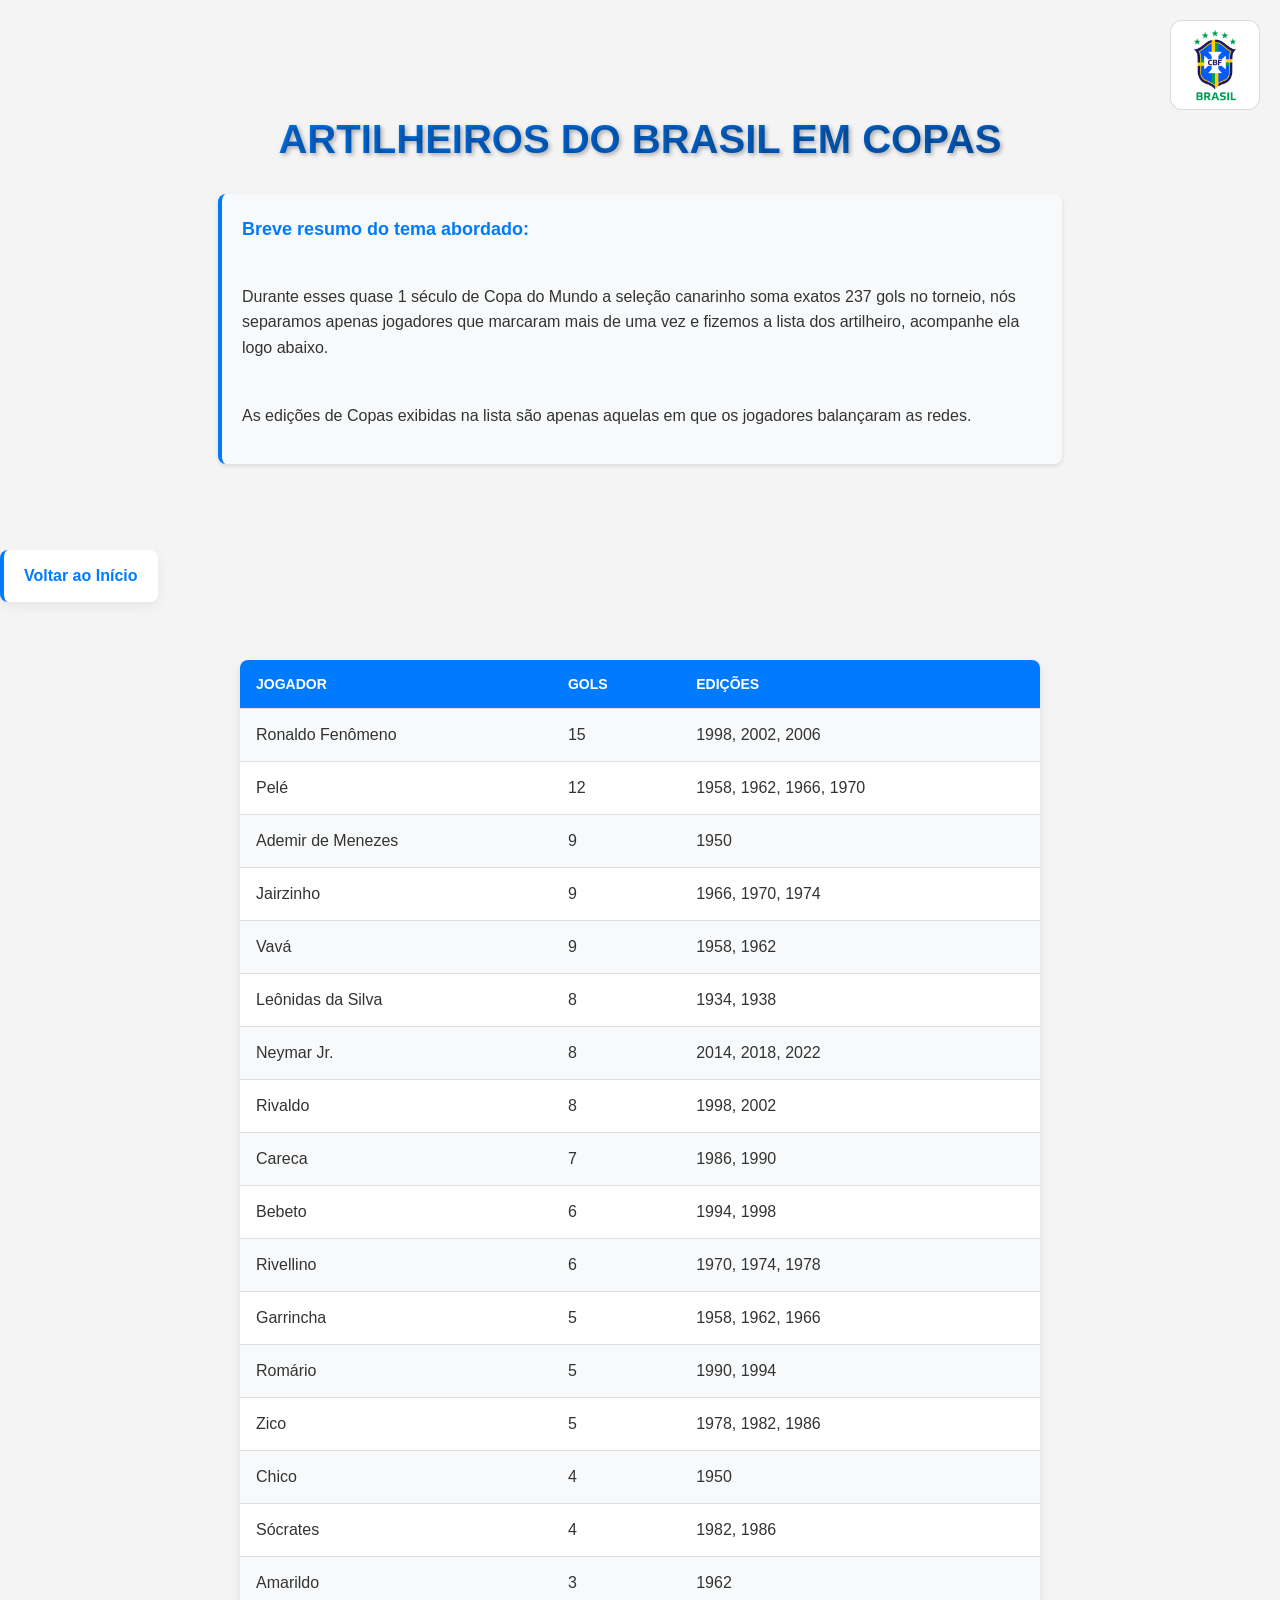
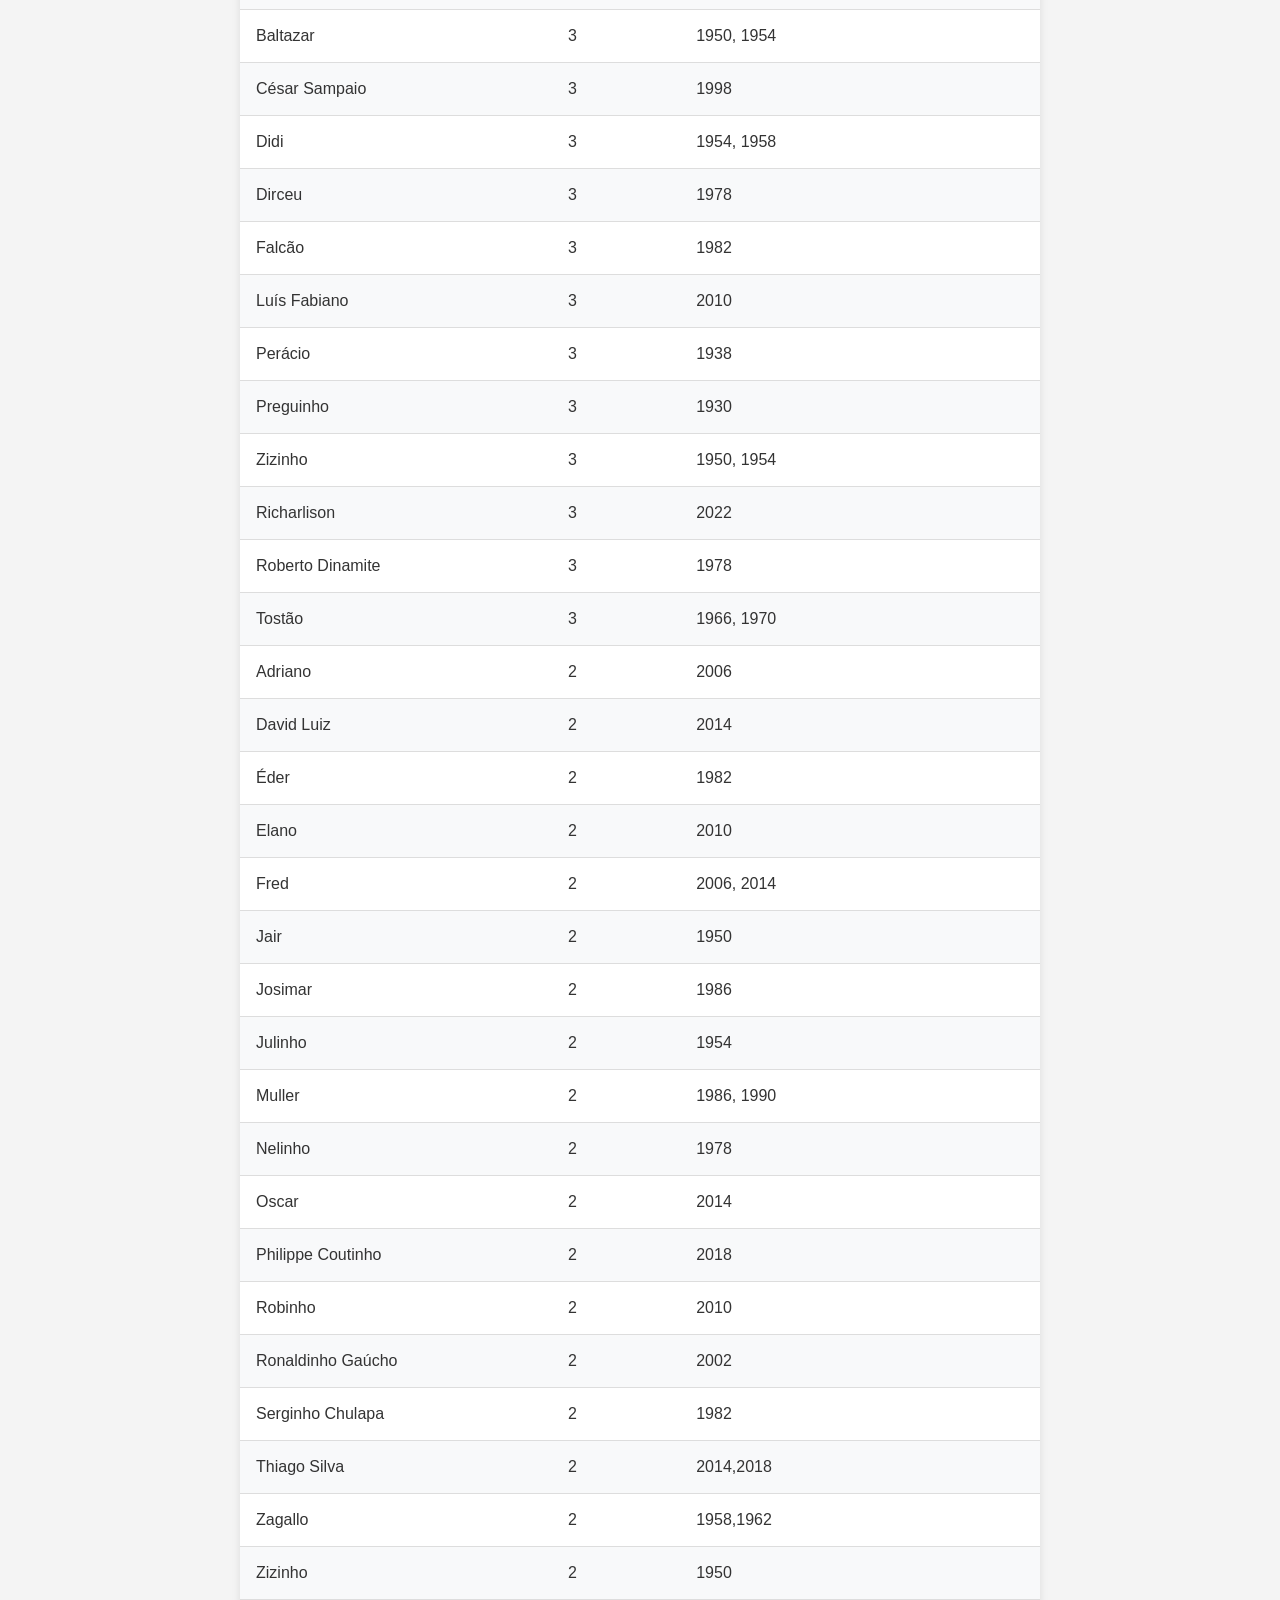
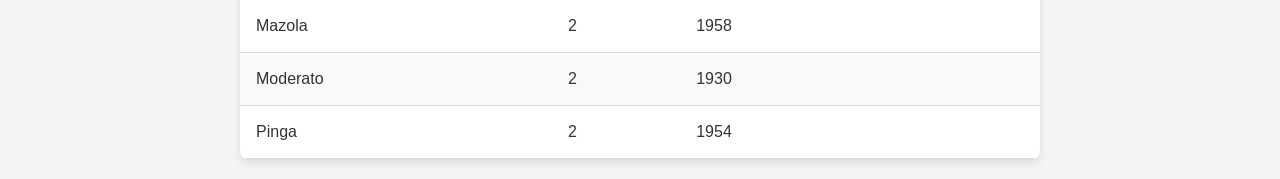
==== artilheiros.html @ 2125e0a7 "Update artilheiros.html" ====
<!DOCTYPE html>
<html lang="pt-br">
<head>
    <meta charset="UTF-8">
    <meta name="viewport" content="width=device-width, initial-scale=1.0">
    <title>Document</title>
    <style>
        body {
            font-family: 'Arial', sans-serif;
            margin: 0;
            padding: 0;
            background-color: #f4f4f4;
            color: #222;
            line-height: 1.75;
            font-size: 16px;
            text-rendering: optimizeLegibility;
        }
        p, dd, li, label, td {
            font-family: 'Arial', sans-serif;
            color: #333;
            line-height: 1.75;
            font-size: 1rem;
        }
        ul, ol {
            max-width: 860px;
            margin: 0 auto 20px;
            padding-left: 1.35em;
        }
        a {
            color: #0056b3;
            text-decoration: none;
        }
        a:hover {
            text-decoration: underline;
        }
        strong, b {
            color: #003d80;
        }
        h1 {
            font-size: 2.5em;
            text-align: center;
            color: #007bff;
            text-shadow: 2px 2px 4px rgba(0, 0, 0, 0.3);
            margin: 20px 0;
            font-family: 'Arial', sans-serif;
            background: linear-gradient(45deg, #007bff, #0056b3);
            -webkit-background-clip: text;
            -webkit-text-fill-color: transparent;
            background-clip: text;
        }
        table {
            width: 100%;
            max-width: 800px;
            margin: 20px auto;
            border-collapse: collapse;
            border-radius: 8px;
            overflow: hidden;
            box-shadow: 0 4px 8px rgba(0, 0, 0, 0.1);
            background-color: #fff;
        }
        th, td {
            padding: 12px 16px;
            text-align: left;
            border-bottom: 1px solid #ddd;
        }
        th {
            background-color: #007bff;
            color: white;
            font-weight: bold;
            text-transform: uppercase;
            font-size: 14px;
        }
        tr:nth-child(even) {
            background-color: #f8f9fa;
        }
        tr:hover {
            background-color: #e9ecef;
        }
        td {
            font-size: 16px;
        }
        dl {
            max-width: 800px;
            margin: 20px auto;
            padding: 20px;
            background-color: #f8f9fa;
            border-radius: 8px;
            border-left: 4px solid #007bff;
            box-shadow: 0 2px 4px rgba(0, 0, 0, 0.1);
        }
        dt {
            font-weight: bold;
            color: #007bff;
            font-size: 18px;
            margin-bottom: 10px;
        }
        dd {
            margin: 0 0 15px 0;
            line-height: 1.6;
            color: #333;
            font-size: 16px;
        }
        h3 {
            font-size: 1.6rem;
            color: #003d80;
            margin: 28px auto 14px;
            padding: 12px 18px;
            max-width: 860px;
            background: linear-gradient(135deg, rgba(0,123,255,0.13), rgba(0,86,179,0.08));
            border: 1px solid rgba(0,123,255,0.24);
            border-radius: 12px;
            box-shadow: 0 6px 18px rgba(0, 0, 0, 0.06);
            text-align: center;
            font-family: 'Arial', sans-serif;
            letter-spacing: 0.02em;
        }
        .contato-link {
            background-color: white;
            border: 1px solid #ddd;
            border-radius: 8px;
            padding: 8px 12px;
            text-decoration: none;
            color: #007bff;
            display: inline-block;
            margin: 5px;
            transition: background-color 0.3s;
        }
        .contato-link:hover {
            background-color: #f8f9fa;
        }
        .voltar-link {
            display: inline-block;
            padding: 12px 20px;
            font-size: 16px;
            font-weight: bold;
            background-color: white;
            color: #007bff;
            text-decoration: none;
            border-radius: 8px;
            margin: 10px 0;
            transition: background-color 0.3s, transform 0.2s ease;
            border-left: 4px solid #007bff;
            box-shadow: 0 4px 12px rgba(0, 0, 0, 0.06);
        }
        .voltar-link:hover {
            background-color: #f0f8ff;
            transform: translateY(-1px);
        }
        .top-right-flag {
            position: fixed;
            top: 20px;
            right: 20px;
            width: 80px;
            max-width: 80px;
            z-index: 999;
        }
        img {
            display: block;
            margin: 0 auto;
            max-width: 100%;
            border: 1px solid rgba(0, 0, 0, 0.14);
            padding: 4px;
            border-radius: 12px;
            background-color: white;
        }
    </style>
</head>
<body>
    <img src="imagens/brasil.png" alt="Bandeira do Brasil" class="top-right-flag" width="80" onclick="window.scrollTo({top:0,behavior:'smooth'})">
    <br><br><br>
    <h1>ARTILHEIROS DO BRASIL EM COPAS</h1>

    <dl>
        <dt>Breve resumo do tema abordado:</dt>
        <br>
        <dd>Durante esses quase 1 século de Copa do Mundo a seleção canarinho soma exatos 237 gols no torneio, nós separamos apenas jogadores que marcaram mais de uma vez e fizemos a lista dos artilheiro, acompanhe ela logo abaixo.</dd>
        <br>
        <dd>As edições de Copas exibidas na lista são apenas aquelas em que os jogadores balançaram as redes.</dd>
    </dl>
    <br><br>
    <a href="index.html" class="voltar-link">Voltar ao Início</a>
    <br><br>
    <table>
        <tr>
            <th>Jogador</th>
            <th>Gols</th>
            <th>Edições</th>
        </tr>
        <tr>
            <td>Ronaldo Fenômeno</td>
            <td>15</td>
            <td>1998, 2002, 2006</td>
        </tr>
        <tr>
            <td>Pelé</td>
            <td>12</td>
            <td>1958, 1962, 1966, 1970</td>
        </tr>
        <tr>
            <td>Ademir de Menezes</td>
            <td>9</td>
            <td>1950</td>
        </tr>
        <tr>
            <td>Jairzinho</td>
            <td>9</td>
            <td>1966, 1970, 1974</td>
        </tr>
        <tr>
            <td>Vavá</td>
            <td>9</td>
            <td>1958, 1962</td>
        </tr>
        <tr>
            <td>Leônidas da Silva</td>
            <td>8</td>
            <td>1934, 1938</td>
        </tr>
        <tr>
            <td>Neymar Jr.</td>
            <td>8</td>
            <td>2014, 2018, 2022</td>
        </tr>
        <tr>
            <td>Rivaldo</td>
            <td>8</td>
            <td>1998, 2002</td>
        </tr>
        <tr>
            <td>Careca</td>
            <td>7</td>
            <td>1986, 1990</td>
        </tr>
        <tr>
            <td>Bebeto</td>
            <td>6</td>
            <td>1994, 1998</td>
        </tr>
        <tr>
            <td>Rivellino</td>
            <td>6</td>
            <td>1970, 1974, 1978</td>
        </tr>
        <tr>
            <td>Garrincha</td>
            <td>5</td>
            <td>1958, 1962, 1966</td>
        </tr>
        <tr>
            <td>Romário</td>
            <td>5</ td >
            <td> 1990, 1994 </td>
        </tr >
        <tr >
            <td> Zico </td>
            <td> 5 </td>
            <td> 1978, 1982, 1986 </td>
        </tr >
        <tr >
            <td > Chico </td >
            <td > 4 </td >
            <td > 1950 </td >
        </tr >
        <tr>
            <td>Sócrates</td>
            <td>4</td>
            <td>1982, 1986</td>
        </tr>
        <tr>
            <td>Amarildo</td>
            <td>3</td>
            <td>1962</td>
        </tr>
        <tr>
            <td>Baltazar</td>
            <td>3</td>
            <td>1950, 1954</td>
        </tr>
        <tr>
            <td>César Sampaio</td>
            <td>3</td>
            <td>1998</td>
        </tr>
        <tr>
            <td>Didi</td>
            <td>3</td>
            <td>1954, 1958</td>
        </tr>
        <tr>
            <td>Dirceu</td>
            <td>3</td>
            <td>1978</td>
        </tr>
        <tr>
            <td>Falcão</td>
            <td>3</td>
            <td>1982</td>
        </tr>
        <tr>
            <td>Luís Fabiano</td>
            <td>3</td >
            <td > 2010 </td >
        </tr >
        <tr >
            <td > Perácio </td >
            <td > 3 </td >
            <td > 1938 </td >
        </tr >
        <tr >
            <td > Preguinho </td >
            <td > 3 </td >
            <td > 1930 </td >
        </tr >
         <tr >
            <td > Zizinho </td >
            <td > 3 </td >
            <td > 1950, 1954 </td >  
        </tr >
        <tr>
            <td>Richarlison</td>
            <td>3</td>
            <td>2022</td>
        </tr>
        <tr>
            <td>Roberto Dinamite</td>
            <td>3</td>
            <td>1978</td>
        </tr>
        <tr>
            <td>Tostão</td>
            <td>3</td>
            <td>1966, 1970</td>
        </tr>
        <tr>
            <td>Adriano</td>
            <td>2</td>
            <td>2006</td>
        </tr>
        <tr>
            <td>David Luiz</td>
            <td>2</td>
            <td>2014</td>
        </tr>
        <tr>
            <td>Éder</td>
            <td>2</td>
            <td>1982</td>
        </tr>
        <tr>
            <td>Elano</td>
            <td>2</td>
            <td>2010</td>
        </tr>
        <tr>
            <td>Fred</td>
            <td>2</td>
            <td>2006, 2014</td>
        </tr>
        <tr>
            <td>Jair</td>
            <td>2</td>
            <td>1950</td>
        </tr>
        <tr>
            <td>Josimar</td>
            <td>2</td>
            <td>1986</td>
        </tr>
        <tr>
            <td>Julinho</td>
            <td>2</td>
            <td>1954</td>
        </tr>
        <tr>
            <td>Muller</td>
            <td>2</td>
            <td>1986, 1990</td>
        </tr>
        <tr>
            <td>Nelinho</td>
            <td>2</td>
            <td>1978</td>
        </tr>
        <tr>
            <td>Oscar</td>
            <td>2</td>
            <td>2014</td>
        </tr>
        <tr>
            <td>Philippe Coutinho</td>
            <td>2</td>
            <td>2018</td>
        </tr>
        <tr>
            <td>Robinho</td>
            <td>2</td>
            <td>2010</td>
        </tr>
        <tr>
            <td>Ronaldinho Gaúcho</td>
            <td>2</td>
            <td>2002</td>
        </tr>
        <tr>
            <td>Serginho Chulapa</td>
            <td>2</td>
            <td>1982</td>
        </tr>
        <tr>
            <td>Thiago Silva</td>
            <td>2</td>
            <td>2014,2018</td>
        </tr>
        <tr>
            <td>Zagallo</td>
            <td>2</td>
            <td>1958,1962</td>
        </tr>
        <tr>
            <td>Zizinho</td>
            <td>2</td>
            <td>1950</td>
        </tr>
        <tr>
            <td>Mazola</td>
            <td>2</td>
            <td>1958</td>
        </tr>
        <tr>
            <td>Moderato</td>
            <td>2</td>
            <td>1930</td>
        </tr>
         <tr>
            <td>Pinga</td>
            <td>2</td>
            <td>1954</td>
        </tr>

</body>
</html>
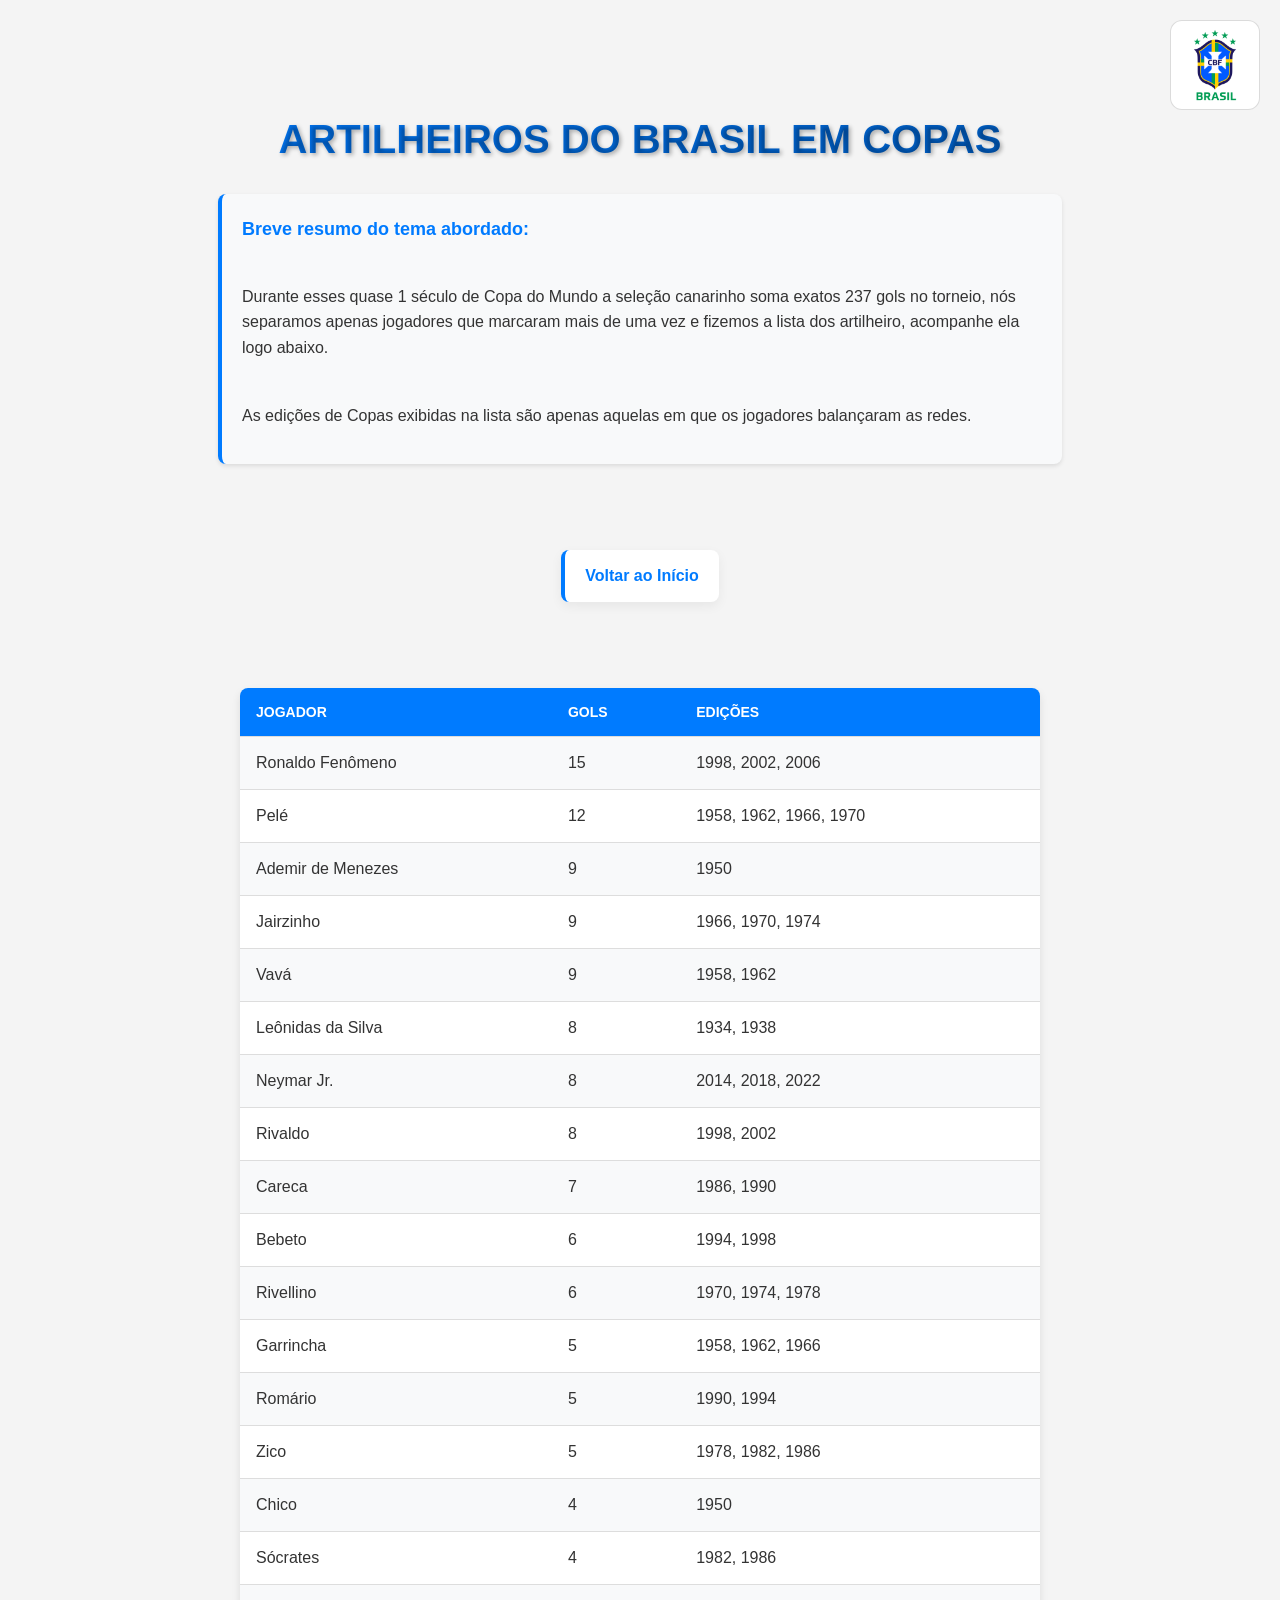
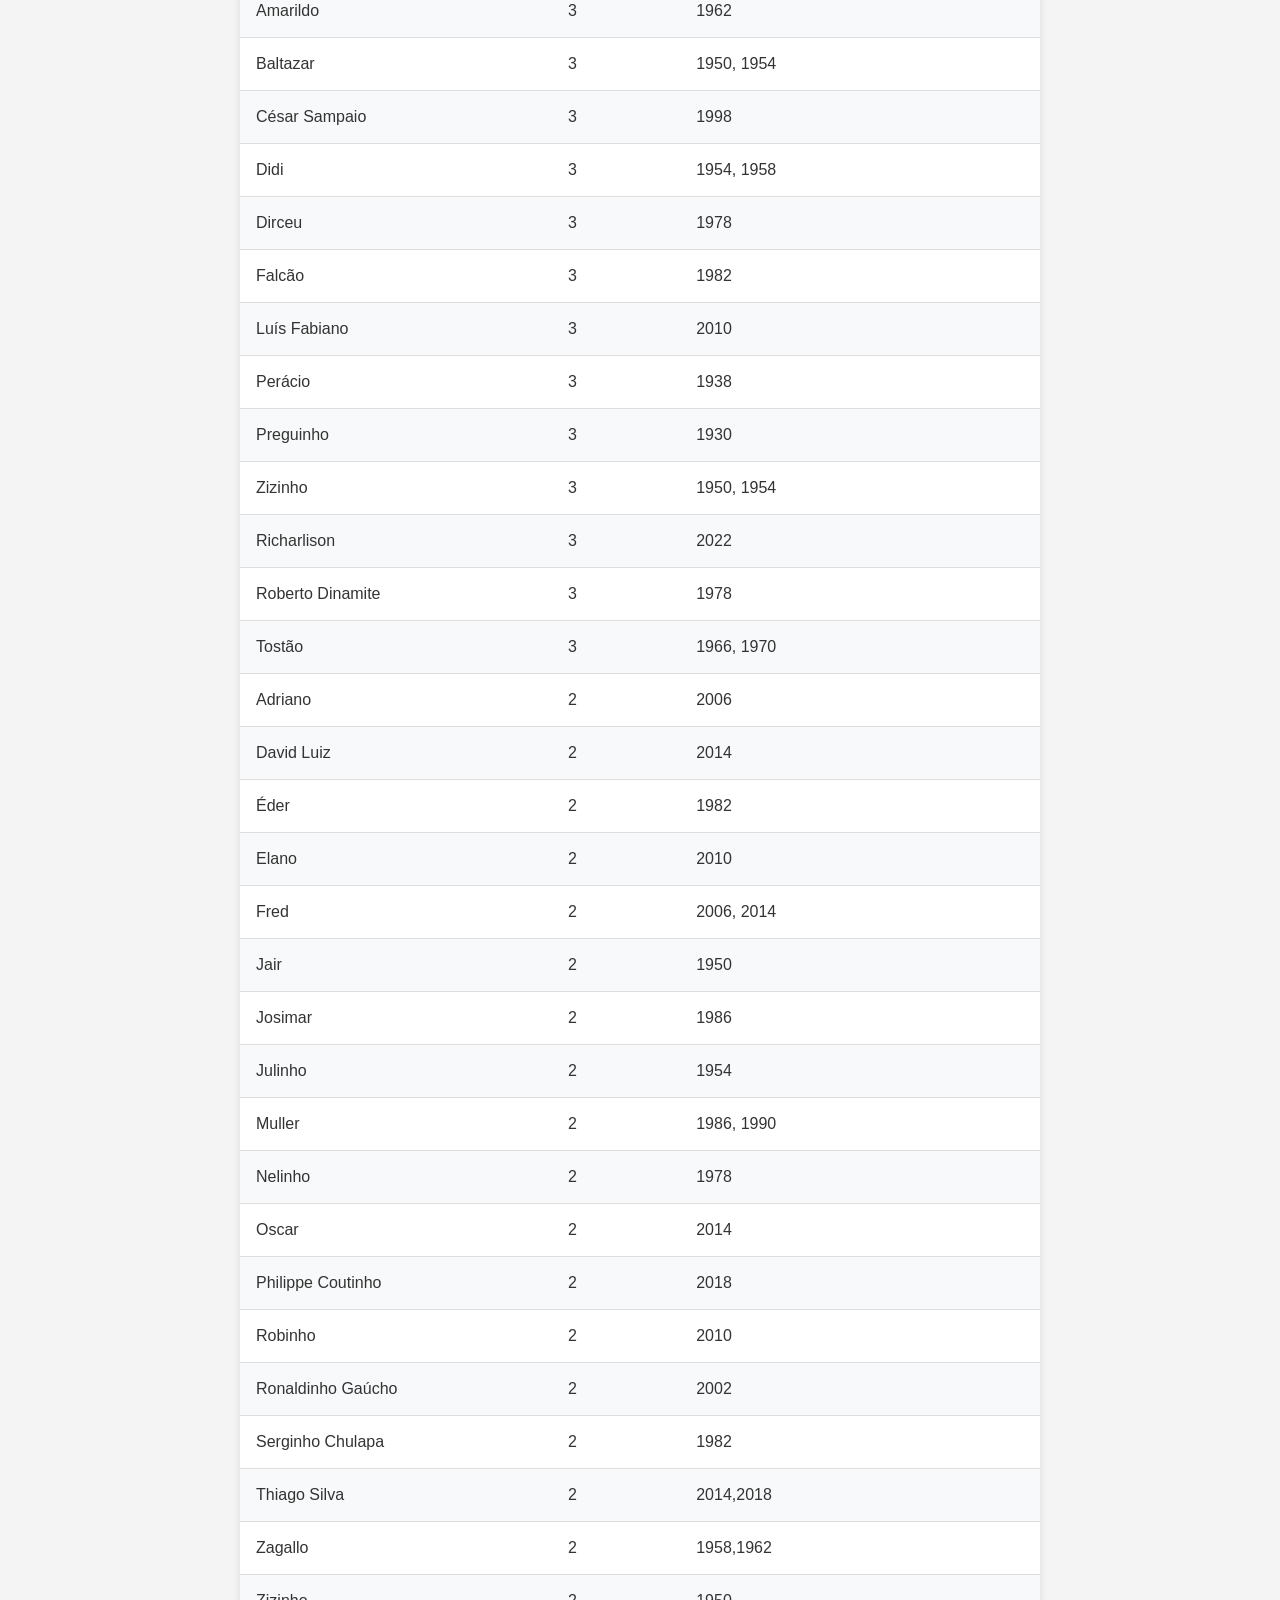
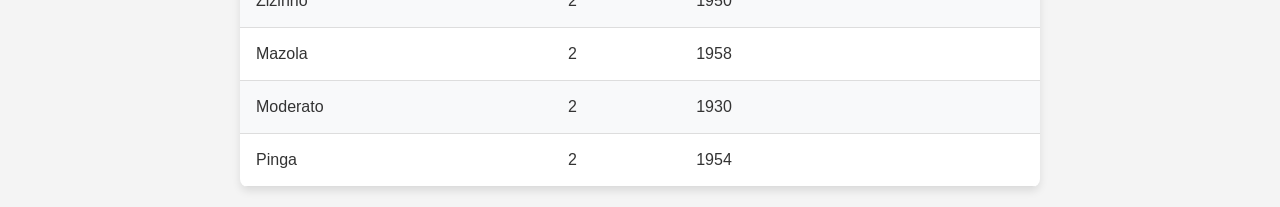
==== commit 871f5d9a: "Update artilheiros.html" ====
--- a/artilheiros.html
+++ b/artilheiros.html
@@ -129,7 +129,8 @@
             background-color: #f8f9fa;
         }
         .voltar-link {
-            display: inline-block;
+            display: block;
+            width: fit-content;
             padding: 12px 20px;
             font-size: 16px;
             font-weight: bold;
@@ -137,7 +138,7 @@
             color: #007bff;
             text-decoration: none;
             border-radius: 8px;
-            margin: 10px 0;
+            margin: 10px auto;
             transition: background-color 0.3s, transform 0.2s ease;
             border-left: 4px solid #007bff;
             box-shadow: 0 4px 12px rgba(0, 0, 0, 0.06);
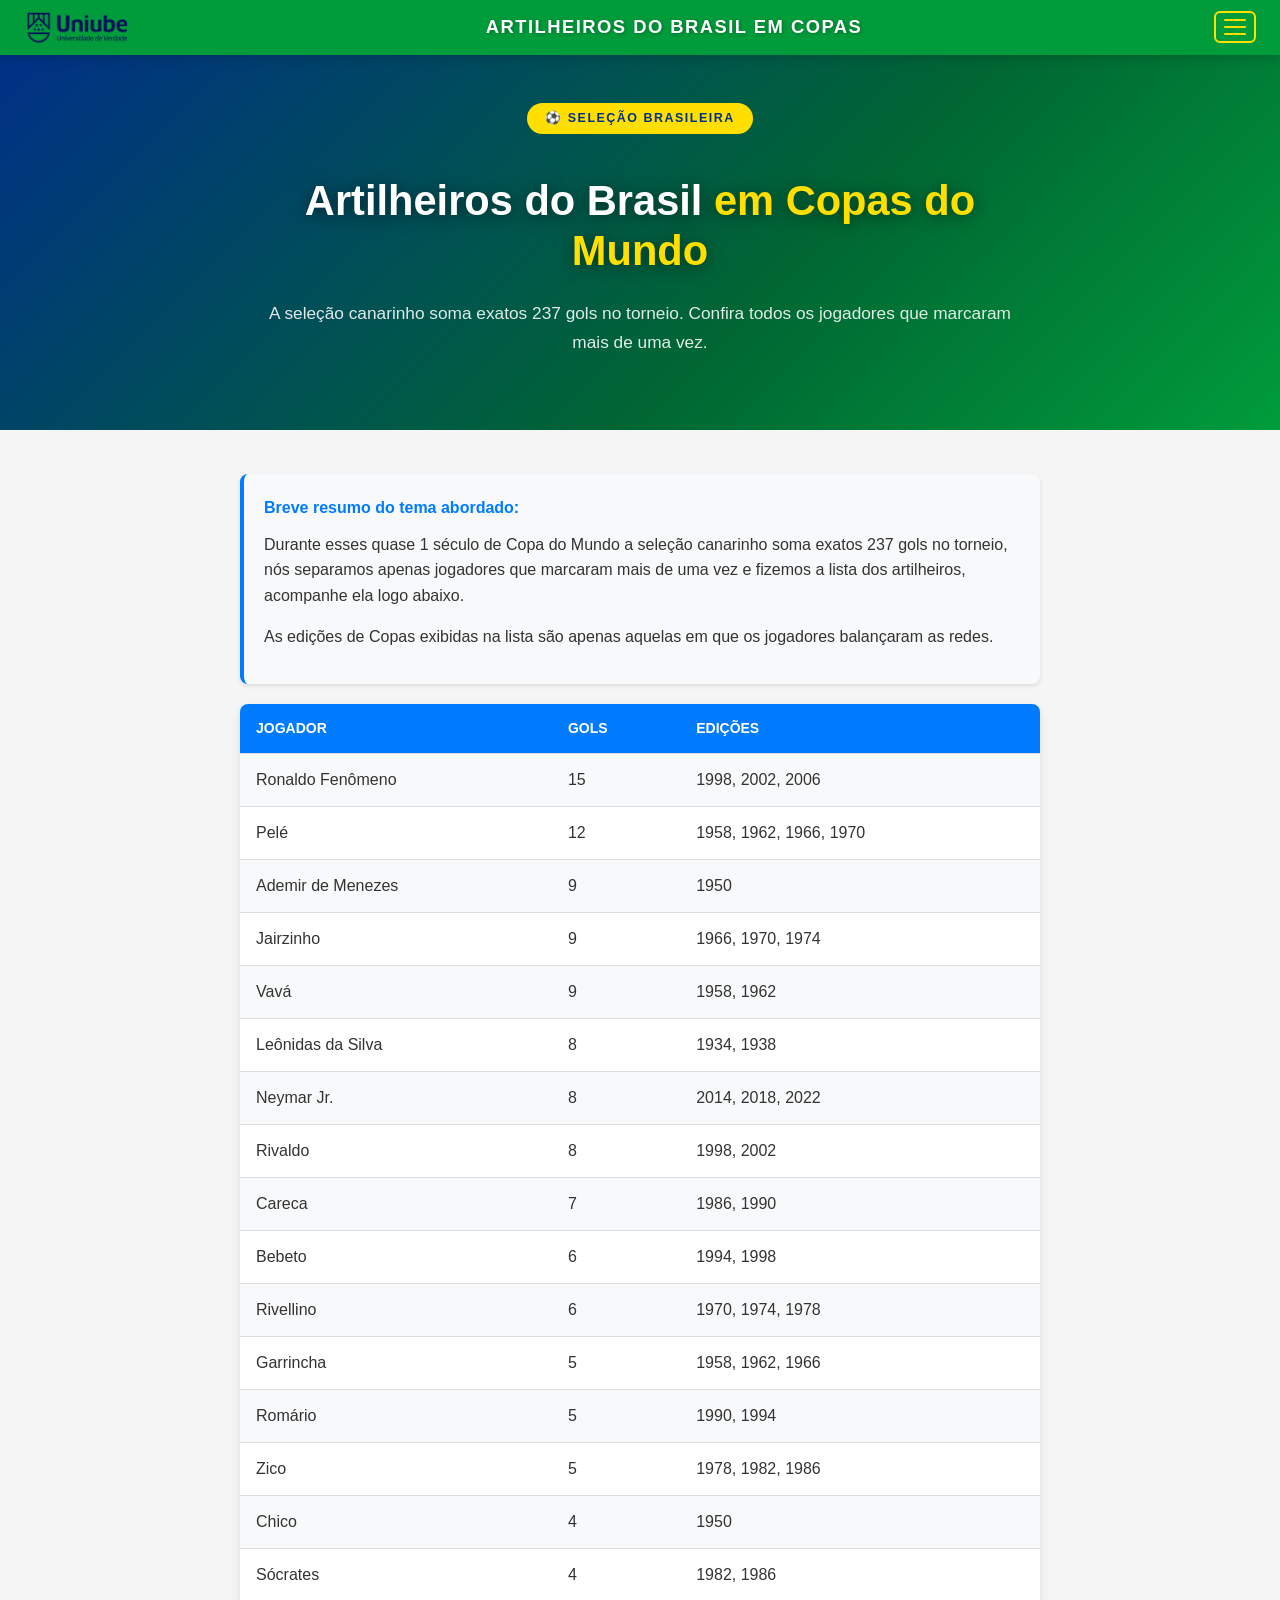
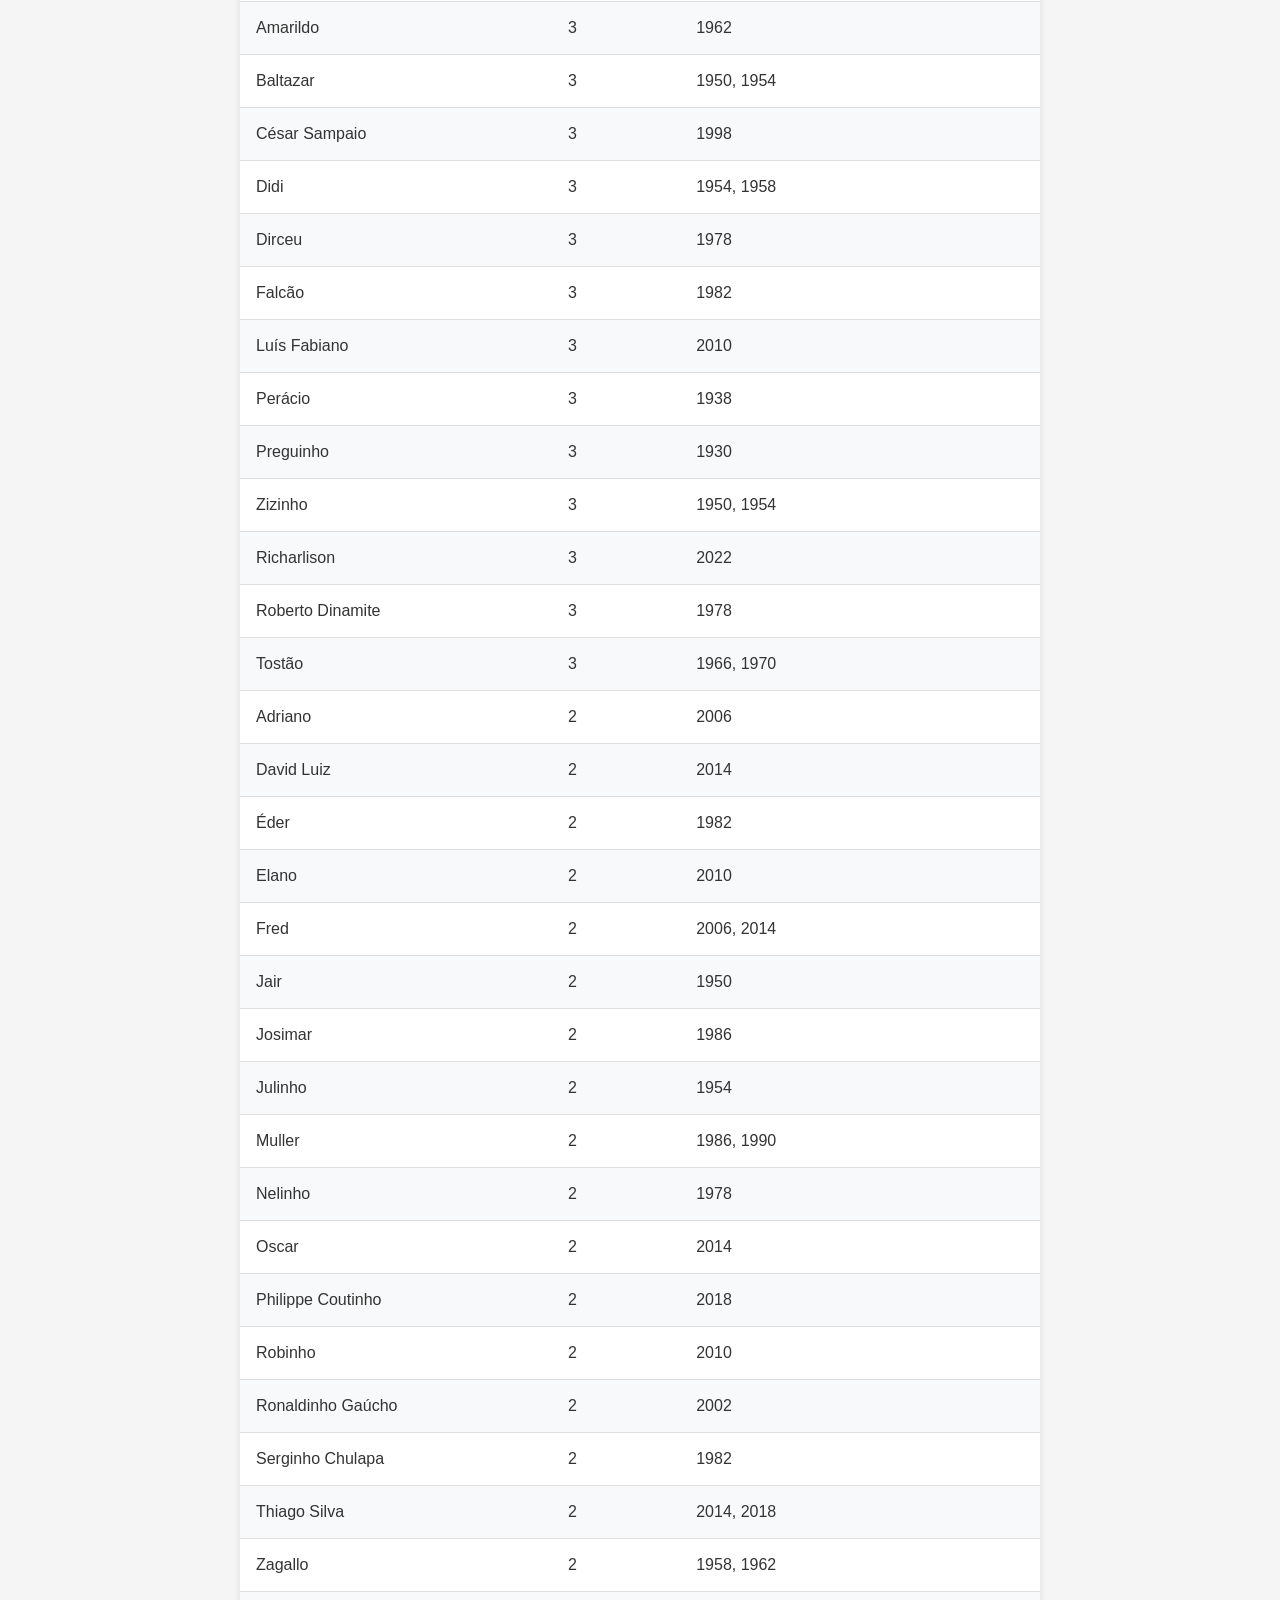
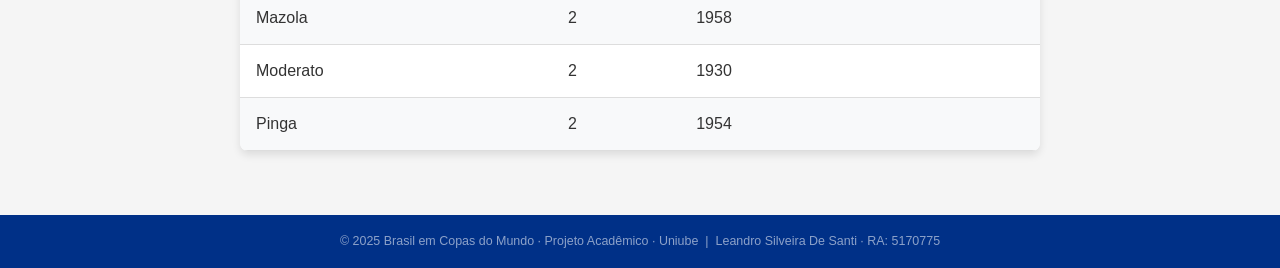
==== commit 48c7ba0b: "Update artilheiros.html" ====
--- a/artilheiros.html
+++ b/artilheiros.html
@@ -3,440 +3,131 @@
 <head>
     <meta charset="UTF-8">
     <meta name="viewport" content="width=device-width, initial-scale=1.0">
-    <title>Document</title>
-    <style>
-        body {
-            font-family: 'Arial', sans-serif;
-            margin: 0;
-            padding: 0;
-            background-color: #f4f4f4;
-            color: #222;
-            line-height: 1.75;
-            font-size: 16px;
-            text-rendering: optimizeLegibility;
-        }
-        p, dd, li, label, td {
-            font-family: 'Arial', sans-serif;
-            color: #333;
-            line-height: 1.75;
-            font-size: 1rem;
-        }
-        ul, ol {
-            max-width: 860px;
-            margin: 0 auto 20px;
-            padding-left: 1.35em;
-        }
-        a {
-            color: #0056b3;
-            text-decoration: none;
-        }
-        a:hover {
-            text-decoration: underline;
-        }
-        strong, b {
-            color: #003d80;
-        }
-        h1 {
-            font-size: 2.5em;
-            text-align: center;
-            color: #007bff;
-            text-shadow: 2px 2px 4px rgba(0, 0, 0, 0.3);
-            margin: 20px 0;
-            font-family: 'Arial', sans-serif;
-            background: linear-gradient(45deg, #007bff, #0056b3);
-            -webkit-background-clip: text;
-            -webkit-text-fill-color: transparent;
-            background-clip: text;
-        }
-        table {
-            width: 100%;
-            max-width: 800px;
-            margin: 20px auto;
-            border-collapse: collapse;
-            border-radius: 8px;
-            overflow: hidden;
-            box-shadow: 0 4px 8px rgba(0, 0, 0, 0.1);
-            background-color: #fff;
-        }
-        th, td {
-            padding: 12px 16px;
-            text-align: left;
-            border-bottom: 1px solid #ddd;
-        }
-        th {
-            background-color: #007bff;
-            color: white;
-            font-weight: bold;
-            text-transform: uppercase;
-            font-size: 14px;
-        }
-        tr:nth-child(even) {
-            background-color: #f8f9fa;
-        }
-        tr:hover {
-            background-color: #e9ecef;
-        }
-        td {
-            font-size: 16px;
-        }
-        dl {
-            max-width: 800px;
-            margin: 20px auto;
-            padding: 20px;
-            background-color: #f8f9fa;
-            border-radius: 8px;
-            border-left: 4px solid #007bff;
-            box-shadow: 0 2px 4px rgba(0, 0, 0, 0.1);
-        }
-        dt {
-            font-weight: bold;
-            color: #007bff;
-            font-size: 18px;
-            margin-bottom: 10px;
-        }
-        dd {
-            margin: 0 0 15px 0;
-            line-height: 1.6;
-            color: #333;
-            font-size: 16px;
-        }
-        h3 {
-            font-size: 1.6rem;
-            color: #003d80;
-            margin: 28px auto 14px;
-            padding: 12px 18px;
-            max-width: 860px;
-            background: linear-gradient(135deg, rgba(0,123,255,0.13), rgba(0,86,179,0.08));
-            border: 1px solid rgba(0,123,255,0.24);
-            border-radius: 12px;
-            box-shadow: 0 6px 18px rgba(0, 0, 0, 0.06);
-            text-align: center;
-            font-family: 'Arial', sans-serif;
-            letter-spacing: 0.02em;
-        }
-        .contato-link {
-            background-color: white;
-            border: 1px solid #ddd;
-            border-radius: 8px;
-            padding: 8px 12px;
-            text-decoration: none;
-            color: #007bff;
-            display: inline-block;
-            margin: 5px;
-            transition: background-color 0.3s;
-        }
-        .contato-link:hover {
-            background-color: #f8f9fa;
-        }
-        .voltar-link {
-            display: block;
-            width: fit-content;
-            padding: 12px 20px;
-            font-size: 16px;
-            font-weight: bold;
-            background-color: white;
-            color: #007bff;
-            text-decoration: none;
-            border-radius: 8px;
-            margin: 10px auto;
-            transition: background-color 0.3s, transform 0.2s ease;
-            border-left: 4px solid #007bff;
-            box-shadow: 0 4px 12px rgba(0, 0, 0, 0.06);
-        }
-        .voltar-link:hover {
-            background-color: #f0f8ff;
-            transform: translateY(-1px);
-        }
-        .top-right-flag {
-            position: fixed;
-            top: 20px;
-            right: 20px;
-            width: 80px;
-            max-width: 80px;
-            z-index: 999;
-        }
-        img {
-            display: block;
-            margin: 0 auto;
-            max-width: 100%;
-            border: 1px solid rgba(0, 0, 0, 0.14);
-            padding: 4px;
-            border-radius: 12px;
-            background-color: white;
-        }
-    </style>
+    <title>Artilheiros do Brasil em Copas</title>
+    <!-- Google Tag Manager -->
+    <script>(function(w,d,s,l,i){w[l]=w[l]||[];w[l].push({'gtm.start':
+    new Date().getTime(),event:'gtm.js'});var f=d.getElementsByTagName(s)[0],
+    j=d.createElement(s),dl=l!='dataLayer'?'&l='+l:'';j.async=true;j.src=
+    'https://www.googletagmanager.com/gtm.js?id='+i+dl;f.parentNode.insertBefore(j,f);
+    })(window,document,'script','dataLayer','GTM-WJT45FRX');</script>
+    <!-- End Google Tag Manager -->
+    <script async src="https://www.googletagmanager.com/gtag/js?id=G-67EZPYMGFR"></script>
+    <script>
+      window.dataLayer = window.dataLayer || [];
+      function gtag(){dataLayer.push(arguments);}
+      gtag('js', new Date());
+      gtag('config', 'G-67EZPYMGFR');
+    </script>
+    <link rel="stylesheet" href="css/style.css">
 </head>
 <body>
-    <img src="imagens/brasil.png" alt="Bandeira do Brasil" class="top-right-flag" width="80" onclick="window.scrollTo({top:0,behavior:'smooth'})">
-    <br><br><br>
-    <h1>ARTILHEIROS DO BRASIL EM COPAS</h1>
+    <!-- Google Tag Manager (noscript) -->
+    <noscript><iframe src="https://www.googletagmanager.com/ns.html?id=GTM-WJT45FRX"
+    height="0" width="0" style="display:none;visibility:hidden"></iframe></noscript>
 
-    <dl>
-        <dt>Breve resumo do tema abordado:</dt>
-        <br>
-        <dd>Durante esses quase 1 século de Copa do Mundo a seleção canarinho soma exatos 237 gols no torneio, nós separamos apenas jogadores que marcaram mais de uma vez e fizemos a lista dos artilheiro, acompanhe ela logo abaixo.</dd>
-        <br>
-        <dd>As edições de Copas exibidas na lista são apenas aquelas em que os jogadores balançaram as redes.</dd>
-    </dl>
-    <br><br>
-    <a href="index.html" class="voltar-link">Voltar ao Início</a>
-    <br><br>
-    <table>
-        <tr>
-            <th>Jogador</th>
-            <th>Gols</th>
-            <th>Edições</th>
-        </tr>
-        <tr>
-            <td>Ronaldo Fenômeno</td>
-            <td>15</td>
-            <td>1998, 2002, 2006</td>
-        </tr>
-        <tr>
-            <td>Pelé</td>
-            <td>12</td>
-            <td>1958, 1962, 1966, 1970</td>
-        </tr>
-        <tr>
-            <td>Ademir de Menezes</td>
-            <td>9</td>
-            <td>1950</td>
-        </tr>
-        <tr>
-            <td>Jairzinho</td>
-            <td>9</td>
-            <td>1966, 1970, 1974</td>
-        </tr>
-        <tr>
-            <td>Vavá</td>
-            <td>9</td>
-            <td>1958, 1962</td>
-        </tr>
-        <tr>
-            <td>Leônidas da Silva</td>
-            <td>8</td>
-            <td>1934, 1938</td>
-        </tr>
-        <tr>
-            <td>Neymar Jr.</td>
-            <td>8</td>
-            <td>2014, 2018, 2022</td>
-        </tr>
-        <tr>
-            <td>Rivaldo</td>
-            <td>8</td>
-            <td>1998, 2002</td>
-        </tr>
-        <tr>
-            <td>Careca</td>
-            <td>7</td>
-            <td>1986, 1990</td>
-        </tr>
-        <tr>
-            <td>Bebeto</td>
-            <td>6</td>
-            <td>1994, 1998</td>
-        </tr>
-        <tr>
-            <td>Rivellino</td>
-            <td>6</td>
-            <td>1970, 1974, 1978</td>
-        </tr>
-        <tr>
-            <td>Garrincha</td>
-            <td>5</td>
-            <td>1958, 1962, 1966</td>
-        </tr>
-        <tr>
-            <td>Romário</td>
-            <td>5</ td >
-            <td> 1990, 1994 </td>
-        </tr >
-        <tr >
-            <td> Zico </td>
-            <td> 5 </td>
-            <td> 1978, 1982, 1986 </td>
-        </tr >
-        <tr >
-            <td > Chico </td >
-            <td > 4 </td >
-            <td > 1950 </td >
-        </tr >
-        <tr>
-            <td>Sócrates</td>
-            <td>4</td>
-            <td>1982, 1986</td>
-        </tr>
-        <tr>
-            <td>Amarildo</td>
-            <td>3</td>
-            <td>1962</td>
-        </tr>
-        <tr>
-            <td>Baltazar</td>
-            <td>3</td>
-            <td>1950, 1954</td>
-        </tr>
-        <tr>
-            <td>César Sampaio</td>
-            <td>3</td>
-            <td>1998</td>
-        </tr>
-        <tr>
-            <td>Didi</td>
-            <td>3</td>
-            <td>1954, 1958</td>
-        </tr>
-        <tr>
-            <td>Dirceu</td>
-            <td>3</td>
-            <td>1978</td>
-        </tr>
-        <tr>
-            <td>Falcão</td>
-            <td>3</td>
-            <td>1982</td>
-        </tr>
-        <tr>
-            <td>Luís Fabiano</td>
-            <td>3</td >
-            <td > 2010 </td >
-        </tr >
-        <tr >
-            <td > Perácio </td >
-            <td > 3 </td >
-            <td > 1938 </td >
-        </tr >
-        <tr >
-            <td > Preguinho </td >
-            <td > 3 </td >
-            <td > 1930 </td >
-        </tr >
-         <tr >
-            <td > Zizinho </td >
-            <td > 3 </td >
-            <td > 1950, 1954 </td >  
-        </tr >
-        <tr>
-            <td>Richarlison</td>
-            <td>3</td>
-            <td>2022</td>
-        </tr>
-        <tr>
-            <td>Roberto Dinamite</td>
-            <td>3</td>
-            <td>1978</td>
-        </tr>
-        <tr>
-            <td>Tostão</td>
-            <td>3</td>
-            <td>1966, 1970</td>
-        </tr>
-        <tr>
-            <td>Adriano</td>
-            <td>2</td>
-            <td>2006</td>
-        </tr>
-        <tr>
-            <td>David Luiz</td>
-            <td>2</td>
-            <td>2014</td>
-        </tr>
-        <tr>
-            <td>Éder</td>
-            <td>2</td>
-            <td>1982</td>
-        </tr>
-        <tr>
-            <td>Elano</td>
-            <td>2</td>
-            <td>2010</td>
-        </tr>
-        <tr>
-            <td>Fred</td>
-            <td>2</td>
-            <td>2006, 2014</td>
-        </tr>
-        <tr>
-            <td>Jair</td>
-            <td>2</td>
-            <td>1950</td>
-        </tr>
-        <tr>
-            <td>Josimar</td>
-            <td>2</td>
-            <td>1986</td>
-        </tr>
-        <tr>
-            <td>Julinho</td>
-            <td>2</td>
-            <td>1954</td>
-        </tr>
-        <tr>
-            <td>Muller</td>
-            <td>2</td>
-            <td>1986, 1990</td>
-        </tr>
-        <tr>
-            <td>Nelinho</td>
-            <td>2</td>
-            <td>1978</td>
-        </tr>
-        <tr>
-            <td>Oscar</td>
-            <td>2</td>
-            <td>2014</td>
-        </tr>
-        <tr>
-            <td>Philippe Coutinho</td>
-            <td>2</td>
-            <td>2018</td>
-        </tr>
-        <tr>
-            <td>Robinho</td>
-            <td>2</td>
-            <td>2010</td>
-        </tr>
-        <tr>
-            <td>Ronaldinho Gaúcho</td>
-            <td>2</td>
-            <td>2002</td>
-        </tr>
-        <tr>
-            <td>Serginho Chulapa</td>
-            <td>2</td>
-            <td>1982</td>
-        </tr>
-        <tr>
-            <td>Thiago Silva</td>
-            <td>2</td>
-            <td>2014,2018</td>
-        </tr>
-        <tr>
-            <td>Zagallo</td>
-            <td>2</td>
-            <td>1958,1962</td>
-        </tr>
-        <tr>
-            <td>Zizinho</td>
-            <td>2</td>
-            <td>1950</td>
-        </tr>
-        <tr>
-            <td>Mazola</td>
-            <td>2</td>
-            <td>1958</td>
-        </tr>
-        <tr>
-            <td>Moderato</td>
-            <td>2</td>
-            <td>1930</td>
-        </tr>
-         <tr>
-            <td>Pinga</td>
-            <td>2</td>
-            <td>1954</td>
-        </tr>
+    <!-- HEADER -->
+    <header class="site-header">
+        <a href="index.html">
+            <img src="imagens/Uniube.png" width="110" alt="Logo Uniube" style="border:none;padding:0;background:none;border-radius:4px;">
+        </a>
+        <h1>ARTILHEIROS DO BRASIL EM COPAS</h1>
+        <button class="hamburger" id="hamburger" aria-label="Abrir menu" aria-expanded="false" aria-controls="menu-principal">
+            <span></span><span></span><span></span>
+        </button>
+    </header>
 
+    <!-- MENU -->
+    <nav id="menu-principal" class="menu-principal">
+        <a href="index.html" class="voltar-link">← Voltar ao Início</a>
+    </nav>
+
+    <!-- HERO DA PÁGINA -->
+    <section class="page-hero">
+        <div class="page-hero-content">
+            <span class="hero-badge">⚽ Seleção Brasileira</span>
+            <h2 class="page-hero-titulo">Artilheiros do Brasil <span>em Copas do Mundo</span></h2>
+            <p class="page-hero-subtitulo">A seleção canarinho soma exatos 237 gols no torneio. Confira todos os jogadores que marcaram mais de uma vez.</p>
+        </div>
+    </section>
+
+    <main style="max-width:1000px;margin:0 auto;padding:1.5rem;">
+
+        <dl>
+            <dt>Breve resumo do tema abordado:</dt>
+            <dd>Durante esses quase 1 século de Copa do Mundo a seleção canarinho soma exatos 237 gols no torneio, nós separamos apenas jogadores que marcaram mais de uma vez e fizemos a lista dos artilheiros, acompanhe ela logo abaixo.</dd>
+            <dd>As edições de Copas exibidas na lista são apenas aquelas em que os jogadores balançaram as redes.</dd>
+        </dl>
+
+        <table>
+            <tr>
+                <th>Jogador</th>
+                <th>Gols</th>
+                <th>Edições</th>
+            </tr>
+            <tr><td>Ronaldo Fenômeno</td><td>15</td><td>1998, 2002, 2006</td></tr>
+            <tr><td>Pelé</td><td>12</td><td>1958, 1962, 1966, 1970</td></tr>
+            <tr><td>Ademir de Menezes</td><td>9</td><td>1950</td></tr>
+            <tr><td>Jairzinho</td><td>9</td><td>1966, 1970, 1974</td></tr>
+            <tr><td>Vavá</td><td>9</td><td>1958, 1962</td></tr>
+            <tr><td>Leônidas da Silva</td><td>8</td><td>1934, 1938</td></tr>
+            <tr><td>Neymar Jr.</td><td>8</td><td>2014, 2018, 2022</td></tr>
+            <tr><td>Rivaldo</td><td>8</td><td>1998, 2002</td></tr>
+            <tr><td>Careca</td><td>7</td><td>1986, 1990</td></tr>
+            <tr><td>Bebeto</td><td>6</td><td>1994, 1998</td></tr>
+            <tr><td>Rivellino</td><td>6</td><td>1970, 1974, 1978</td></tr>
+            <tr><td>Garrincha</td><td>5</td><td>1958, 1962, 1966</td></tr>
+            <tr><td>Romário</td><td>5</td><td>1990, 1994</td></tr>
+            <tr><td>Zico</td><td>5</td><td>1978, 1982, 1986</td></tr>
+            <tr><td>Chico</td><td>4</td><td>1950</td></tr>
+            <tr><td>Sócrates</td><td>4</td><td>1982, 1986</td></tr>
+            <tr><td>Amarildo</td><td>3</td><td>1962</td></tr>
+            <tr><td>Baltazar</td><td>3</td><td>1950, 1954</td></tr>
+            <tr><td>César Sampaio</td><td>3</td><td>1998</td></tr>
+            <tr><td>Didi</td><td>3</td><td>1954, 1958</td></tr>
+            <tr><td>Dirceu</td><td>3</td><td>1978</td></tr>
+            <tr><td>Falcão</td><td>3</td><td>1982</td></tr>
+            <tr><td>Luís Fabiano</td><td>3</td><td>2010</td></tr>
+            <tr><td>Perácio</td><td>3</td><td>1938</td></tr>
+            <tr><td>Preguinho</td><td>3</td><td>1930</td></tr>
+            <tr><td>Zizinho</td><td>3</td><td>1950, 1954</td></tr>
+            <tr><td>Richarlison</td><td>3</td><td>2022</td></tr>
+            <tr><td>Roberto Dinamite</td><td>3</td><td>1978</td></tr>
+            <tr><td>Tostão</td><td>3</td><td>1966, 1970</td></tr>
+            <tr><td>Adriano</td><td>2</td><td>2006</td></tr>
+            <tr><td>David Luiz</td><td>2</td><td>2014</td></tr>
+            <tr><td>Éder</td><td>2</td><td>1982</td></tr>
+            <tr><td>Elano</td><td>2</td><td>2010</td></tr>
+            <tr><td>Fred</td><td>2</td><td>2006, 2014</td></tr>
+            <tr><td>Jair</td><td>2</td><td>1950</td></tr>
+            <tr><td>Josimar</td><td>2</td><td>1986</td></tr>
+            <tr><td>Julinho</td><td>2</td><td>1954</td></tr>
+            <tr><td>Muller</td><td>2</td><td>1986, 1990</td></tr>
+            <tr><td>Nelinho</td><td>2</td><td>1978</td></tr>
+            <tr><td>Oscar</td><td>2</td><td>2014</td></tr>
+            <tr><td>Philippe Coutinho</td><td>2</td><td>2018</td></tr>
+            <tr><td>Robinho</td><td>2</td><td>2010</td></tr>
+            <tr><td>Ronaldinho Gaúcho</td><td>2</td><td>2002</td></tr>
+            <tr><td>Serginho Chulapa</td><td>2</td><td>1982</td></tr>
+            <tr><td>Thiago Silva</td><td>2</td><td>2014, 2018</td></tr>
+            <tr><td>Zagallo</td><td>2</td><td>1958, 1962</td></tr>
+            <tr><td>Mazola</td><td>2</td><td>1958</td></tr>
+            <tr><td>Moderato</td><td>2</td><td>1930</td></tr>
+            <tr><td>Pinga</td><td>2</td><td>1954</td></tr>
+        </table>
+    </main>
+
+    <footer class="footer-info">
+        © 2025 Brasil em Copas do Mundo · Projeto Acadêmico · Uniube &nbsp;|&nbsp; Leandro Silveira De Santi · RA: 5170775
+    </footer>
+
+    <script>
+        const btn = document.getElementById('hamburger');
+        const nav = document.getElementById('menu-principal');
+        btn.addEventListener('click', () => {
+            const aberto = nav.classList.toggle('aberto');
+            btn.classList.toggle('open', aberto);
+            btn.setAttribute('aria-expanded', aberto);
+        });
+    </script>
 </body>
 </html>
--- a/css/style.css
+++ b/css/style.css
@@ -0,0 +1,965 @@
+/* =========================================================
+   VARIÁVEIS CSS GLOBAIS
+   ========================================================= */
+:root {
+    --cor-primaria: #007bff;
+    --cor-primaria-escura: #0056b3;
+    --cor-primaria-mais-escura: #003d80;
+    --cor-fundo: #f4f4f4;
+    --cor-texto: #333;
+    --cor-branco: #fff;
+    --fonte-principal: 'Arial', sans-serif;
+    --raio-borda: 12px;
+    --sombra-padrao: 0 6px 16px rgba(0, 0, 0, 0.14);
+
+    --verde: #009C3B;
+    --amarelo: #FFDF00;
+    --azul: #003087;
+    --branco: #FFFFFF;
+    --cinza-claro: #f5f5f5;
+    --cinza-texto: #444;
+    --sombra: 0 4px 24px rgba(0,0,0,0.13);
+}
+
+/* =========================================================
+   RESET E BASE
+   ========================================================= */
+*, *::before, *::after {
+    box-sizing: border-box;
+    margin: 0;
+    padding: 0;
+}
+
+body {
+    font-family: 'Segoe UI', Arial, sans-serif;
+    background: var(--cinza-claro);
+    color: var(--cinza-texto);
+    padding: 0;
+    max-width: none;
+    line-height: 1.75;
+    font-size: 16px;
+}
+
+p, dd, li, label, td {
+    font-family: var(--fonte-principal);
+    color: var(--cor-texto);
+    line-height: 1.75;
+    font-size: 1rem;
+}
+
+ul, ol {
+    max-width: 860px;
+    margin: 0 auto 20px;
+    padding-left: 1.35em;
+}
+
+a {
+    color: var(--cor-primaria-escura);
+    text-decoration: none;
+}
+
+a:hover {
+    text-decoration: underline;
+}
+
+strong, b {
+    color: var(--cor-primaria-mais-escura);
+}
+
+img {
+    display: block;
+    max-width: 100%;
+}
+
+.top-right-flag {
+    width: 48px;
+    cursor: pointer;
+    transition: transform 0.2s;
+    border-radius: 4px;
+    border: none;
+    padding: 0;
+    background: none;
+    position: static;
+    animation: pulse 3s ease-in-out infinite;
+}
+.top-right-flag:hover { transform: scale(1.08); }
+
+/* =========================================================
+   TÍTULOS
+   ========================================================= */
+h1 {
+    font-size: clamp(0.85rem, 2vw, 1.15rem);
+    color: var(--branco);
+    letter-spacing: 0.08em;
+    text-align: center;
+    flex: 1;
+    font-weight: 800;
+    text-shadow: 1px 1px 4px rgba(0,0,0,0.3);
+    background: none;
+    -webkit-background-clip: unset;
+    -webkit-text-fill-color: unset;
+    background-clip: unset;
+    animation: none;
+    margin: 0;
+}
+
+h2 {
+    background-color: var(--cor-primaria) !important;
+    color: var(--cor-branco) !important;
+    width: 100%;
+    padding: 10px;
+    margin: 20px 0;
+    text-align: center;
+}
+
+h3 {
+    font-size: 1.6rem;
+    color: var(--verde);
+    margin: 28px auto 14px;
+    padding: 12px 18px;
+    max-width: 860px;
+    background: linear-gradient(135deg, rgba(0,156,59,0.10), rgba(0,48,135,0.06));
+    border: 1px solid rgba(0,156,59,0.28);
+    border-radius: var(--raio-borda);
+    box-shadow: 0 6px 18px rgba(0, 0, 0, 0.06);
+    text-align: center;
+    font-family: var(--fonte-principal);
+}
+
+/* =========================================================
+   LISTAS DE DEFINIÇÃO / RESUMOS
+   ========================================================= */
+dl {
+    max-width: 800px;
+    margin: 20px auto;
+    padding: 20px;
+    background-color: #f8f9fa;
+    border-radius: 8px;
+    border-left: 4px solid var(--cor-primaria);
+    box-shadow: 0 2px 4px rgba(0, 0, 0, 0.1);
+}
+
+dt {
+    font-weight: bold;
+    color: var(--cor-primaria);
+    margin-bottom: 10px;
+}
+
+dd {
+    margin-bottom: 15px;
+    line-height: 1.6;
+}
+
+.centered-intro {
+    max-width: 840px;
+    margin: 0 auto 18px;
+    padding: 14px 18px;
+    text-align: center;
+    background: rgba(0, 123, 255, 0.08);
+    border: 1px solid rgba(0, 123, 255, 0.18);
+    border-radius: 14px;
+    color: #111;
+    font-size: 1rem;
+    line-height: 1.8;
+}
+
+/* =========================================================
+   CABEÇALHO (HEADER)
+   ========================================================= */
+.site-header {
+    background: var(--verde);
+    display: flex;
+    align-items: center;
+    justify-content: space-between;
+    padding: 0.7rem 1.5rem;
+    position: sticky;
+    top: 0;
+    z-index: 1000;
+    box-shadow: 0 2px 12px rgba(0,0,0,0.18);
+    flex-wrap: wrap;
+    gap: 12px;
+}
+
+/* =========================================================
+   MENU PRINCIPAL (NAV)
+   ========================================================= */
+.menu-principal {
+    background: var(--azul);
+    display: none;
+    flex-direction: column;
+    padding: 0.5rem 0;
+    box-shadow: 0 4px 16px rgba(0,0,0,0.2);
+    margin: 0;
+    animation: none;
+}
+
+.menu-principal.aberto { display: flex; }
+
+.menu-principal a {
+    color: var(--branco);
+    text-decoration: none;
+    padding: 0.75rem 1.5rem;
+    font-size: 0.92rem;
+    font-weight: 500;
+    display: flex;
+    align-items: center;
+    gap: 0.7rem;
+    transition: background 0.2s, color 0.2s;
+    border-left: 3px solid transparent;
+    background: none;
+    border-radius: 0;
+    box-shadow: none;
+    margin: 0;
+}
+.menu-principal a:hover {
+    background: rgba(255,223,0,0.12);
+    border-left-color: var(--amarelo);
+    color: var(--amarelo);
+    text-decoration: none;
+    transform: none;
+}
+
+.bola-icon {
+    width: 20px;
+    height: 20px;
+    object-fit: contain;
+    display: inline-block;
+    margin: 0;
+    vertical-align: middle;
+    border: none;
+    padding: 0;
+}
+
+/* =========================================================
+   BOTÃO HAMBURGUER
+   ========================================================= */
+.hamburger {
+    background: none;
+    border: 2px solid var(--amarelo);
+    border-radius: 6px;
+    padding: 6px 8px;
+    cursor: pointer;
+    display: flex;
+    flex-direction: column;
+    gap: 5px;
+    transition: background 0.2s;
+    width: auto;
+    height: auto;
+    box-shadow: none;
+    margin: 0;
+}
+.hamburger:hover {
+    background: rgba(255,223,0,0.15);
+    transform: none;
+    box-shadow: none;
+}
+.hamburger span {
+    display: block;
+    width: 22px;
+    height: 2px;
+    background: var(--amarelo);
+    border-radius: 2px;
+    transition: all 0.3s;
+}
+.hamburger.open span:nth-child(1),
+.hamburger.aberto span:nth-child(1) { transform: translateY(7px) rotate(45deg); }
+.hamburger.open span:nth-child(2),
+.hamburger.aberto span:nth-child(2) { opacity: 0; }
+.hamburger.open span:nth-child(3),
+.hamburger.aberto span:nth-child(3) { transform: translateY(-7px) rotate(-45deg); }
+
+/* =========================================================
+   LINKS-ÂNCORA (botões internos #) — apenas fora do menu
+   ========================================================= */
+a[href^="#"]:not(.menu-principal a) {
+    display: inline-block;
+    background: linear-gradient(135deg, var(--cor-primaria), var(--cor-primaria-escura));
+    color: var(--cor-branco);
+    text-decoration: none;
+    padding: 8px 14px;
+    border-radius: var(--raio-borda);
+    box-shadow: var(--sombra-padrao);
+    transition: transform 0.18s ease, background 0.2s ease;
+    margin: 4px 0;
+}
+a[href^="#"]:not(.menu-principal a):hover {
+    background: linear-gradient(135deg, var(--cor-primaria-escura), var(--cor-primaria-mais-escura));
+    transform: translateY(-1px);
+}
+
+#dados-aluno {
+    background: var(--cor-branco) !important;
+    color: var(--cor-primaria) !important;
+    box-shadow: none !important;
+    border: 1px solid #ddd;
+    border-radius: 8px;
+    padding: 8px 12px;
+}
+#dados-aluno:hover {
+    background: #f8f9fa !important;
+    transform: none !important;
+}
+
+/* =========================================================
+   VOLTAR AO INÍCIO
+   ========================================================= */
+.voltar-link {
+    display: block !important;
+    width: fit-content !important;
+    padding: 12px 20px !important;
+    font-size: 16px;
+    font-weight: bold;
+    background: var(--cor-branco) !important;
+    color: var(--cor-primaria) !important;
+    text-decoration: none !important;
+    border-radius: 8px !important;
+    margin: 10px auto !important;
+    border-left: 4px solid var(--cor-primaria) !important;
+    box-shadow: 0 4px 12px rgba(0,0,0,0.06) !important;
+    transition: background-color 0.3s, transform 0.2s ease;
+}
+.voltar-link:hover {
+    background-color: #f0f8ff !important;
+    color: var(--cor-primaria) !important;
+    transform: translateY(-1px);
+    border-left-color: var(--cor-primaria) !important;
+}
+
+/* =========================================================
+   RODAPÉ / LINKS DE CONTATO
+   ========================================================= */
+.footer-links {
+    display: flex;
+    flex-wrap: wrap;
+    justify-content: center;
+    gap: 12px;
+    max-width: 1000px;
+    margin: 0 auto;
+    padding: 0;
+    list-style: none;
+}
+
+.footer-links li {
+    flex: 1 1 calc(20% - 10px);
+    min-width: 160px;
+    max-width: 220px;
+}
+
+.footer-links a:not(.contato-link):not(.voltar-link) {
+    display: block;
+    width: 100%;
+    text-align: center;
+    padding: 12px 14px;
+    border-radius: var(--raio-borda);
+    background: linear-gradient(135deg, var(--cor-primaria), var(--cor-primaria-escura));
+    color: var(--cor-branco);
+    text-decoration: none;
+    font-weight: bold;
+    box-shadow: var(--sombra-padrao);
+    transition: transform 0.18s ease, background 0.2s ease;
+    border-left: none;
+}
+.footer-links a:not(.contato-link):not(.voltar-link):hover {
+    background: linear-gradient(135deg, var(--cor-primaria-escura), var(--cor-primaria-mais-escura));
+    transform: translateY(-1px);
+    color: var(--cor-branco);
+}
+
+.contato-link {
+    background-color: var(--cor-branco);
+    border: 1px solid #ddd;
+    border-radius: 8px;
+    padding: 8px 12px;
+    text-decoration: none;
+    color: var(--cor-primaria);
+    display: inline-flex;
+    align-items: center;
+    justify-content: center;
+    gap: 8px;
+    flex: 1 1 calc(20% - 16px);
+    min-width: 170px;
+    max-width: 240px;
+    margin: 5px;
+    transition: background-color 0.3s;
+    box-shadow: none;
+}
+.contato-link:hover {
+    background-color: #f8f9fa;
+    transform: none;
+}
+
+a.contato-link img,
+.contato-link img {
+    display: inline-block;
+    margin: 0;
+    vertical-align: middle;
+    border: none;
+    padding: 0;
+}
+
+footer.footer-info {
+    background: var(--azul);
+    color: rgba(255,255,255,0.55);
+    text-align: center;
+    font-size: 0.78rem;
+    padding: 1rem;
+    margin-top: 20px;
+}
+
+/* =========================================================
+   TABELAS
+   ========================================================= */
+table {
+    width: 100%;
+    max-width: 800px;
+    margin: 20px auto;
+    border-collapse: collapse;
+    border-radius: 8px;
+    overflow: hidden;
+    box-shadow: 0 4px 8px rgba(0,0,0,0.1);
+    background-color: var(--cor-branco);
+}
+
+th, td {
+    padding: 12px 16px;
+    text-align: left;
+    border-bottom: 1px solid #ddd;
+}
+
+th {
+    background-color: var(--cor-primaria);
+    color: var(--cor-branco);
+    font-weight: bold;
+    text-transform: uppercase;
+    font-size: 14px;
+}
+
+tr:nth-child(even) { background-color: #f8f9fa; }
+tr:hover { background-color: #e9ecef; }
+td { font-size: 16px; }
+
+/* =========================================================
+   FORMULÁRIOS
+   ========================================================= */
+.convocacao {
+    max-width: 800px;
+    margin: 20px auto;
+    padding: 20px;
+    background-color: var(--cor-branco);
+    border-radius: 8px;
+    box-shadow: 0 2px 4px rgba(0,0,0,0.1);
+}
+
+.posicao { margin-bottom: 15px; }
+
+label {
+    display: block;
+    font-weight: bold;
+    margin-bottom: 5px;
+}
+
+select {
+    display: block;
+    width: min(100%, 460px);
+    max-width: 100%;
+    padding: 14px 16px;
+    margin-top: 8px;
+    font-size: 1rem;
+    border: 1px solid #c0c8d6;
+    border-radius: 14px;
+    background-color: var(--cor-branco);
+    color: #222;
+    box-shadow: inset 0 2px 8px rgba(0,0,0,0.05);
+    transition: border-color 0.2s ease, box-shadow 0.2s ease, transform 0.2s ease;
+}
+select:hover, select:focus {
+    border-color: var(--cor-primaria);
+    box-shadow: 0 0 0 4px rgba(0,123,255,0.12);
+    outline: none;
+    transform: translateY(-1px);
+}
+
+.player-grid {
+    display: grid;
+    gap: 12px;
+    grid-template-columns: repeat(auto-fit, minmax(220px, 1fr));
+    margin-top: 10px;
+}
+.player-grid input {
+    width: 100%;
+    padding: 10px;
+    border: 1px solid #ccc;
+    border-radius: 6px;
+    font-size: 1rem;
+    box-sizing: border-box;
+}
+
+button {
+    display: inline-block;
+    padding: 14px 24px;
+    font-size: 1rem;
+    font-weight: 700;
+    color: var(--cor-branco);
+    background: linear-gradient(135deg, var(--cor-primaria), var(--cor-primaria-escura));
+    border: none;
+    border-radius: 14px;
+    cursor: pointer;
+    box-shadow: 0 10px 24px rgba(0,91,191,0.18);
+    transition: transform 0.2s ease, background 0.2s ease, box-shadow 0.2s ease;
+    margin: 20px auto;
+}
+button:hover {
+    background: linear-gradient(135deg, var(--cor-primaria-escura), var(--cor-primaria-mais-escura));
+    transform: translateY(-1px);
+    box-shadow: 0 12px 28px rgba(0,73,156,0.22);
+}
+
+#convocacao-final {
+    margin-top: 20px;
+    padding: 10px;
+    background-color: #e9ecef;
+    border-radius: 4px;
+}
+
+/* =========================================================
+   QUIZ
+   ========================================================= */
+.container {
+    max-width: 800px;
+    margin: 20px auto;
+    padding: 20px;
+    background-color: var(--cor-branco);
+    border-radius: 8px;
+    box-shadow: 0 2px 4px rgba(0,0,0,0.1);
+}
+
+.question { margin-bottom: 20px; }
+.question h3 { margin-bottom: 10px; color: var(--cor-primaria); }
+.options { margin-left: 20px; }
+.options label { display: block; margin-bottom: 5px; cursor: pointer; }
+#result { text-align: center; margin-top: 20px; font-size: 1.2em; font-weight: bold; }
+
+/* =========================================================
+   HERO (index)
+   ========================================================= */
+.hero {
+    position: relative;
+    min-height: 520px;
+    display: flex;
+    align-items: center;
+    justify-content: center;
+    overflow: hidden;
+    background: linear-gradient(135deg, #003087 0%, #006633 60%, #009C3B 100%);
+}
+
+.hero-bg {
+    position: absolute;
+    inset: 0;
+    background-image: url('../imagens/hero-copa.jpg');
+    background-size: cover;
+    background-position: center;
+    opacity: 0.22;
+}
+
+.hero-content {
+    position: relative;
+    z-index: 2;
+    text-align: center;
+    padding: 2.5rem 1.5rem;
+    max-width: 780px;
+}
+
+.hero-badge {
+    display: inline-block;
+    background: var(--amarelo);
+    color: var(--azul);
+    font-size: 0.78rem;
+    font-weight: 700;
+    letter-spacing: 0.12em;
+    text-transform: uppercase;
+    padding: 5px 18px;
+    border-radius: 20px;
+    margin-bottom: 1.2rem;
+}
+
+.hero-titulo {
+    font-size: clamp(2rem, 6vw, 3.4rem);
+    font-weight: 900;
+    color: var(--branco);
+    line-height: 1.1;
+    text-shadow: 0 2px 16px rgba(0,0,0,0.5);
+    margin-bottom: 1rem;
+}
+.hero-titulo span { color: var(--amarelo); }
+
+.hero-subtitulo {
+    font-size: clamp(0.95rem, 2.2vw, 1.15rem);
+    color: rgba(255,255,255,0.88);
+    line-height: 1.7;
+    margin-bottom: 2rem;
+}
+
+.hero-stats {
+    display: flex;
+    justify-content: center;
+    gap: 2rem;
+    flex-wrap: wrap;
+    margin-bottom: 2rem;
+}
+
+.stat-item { text-align: center; }
+.stat-numero {
+    font-size: 2.2rem;
+    font-weight: 900;
+    color: var(--amarelo);
+    display: block;
+    line-height: 1;
+}
+.stat-label {
+    font-size: 0.78rem;
+    color: rgba(255,255,255,0.75);
+    text-transform: uppercase;
+    letter-spacing: 0.08em;
+}
+
+.hero-cta {
+    display: inline-block;
+    background: var(--amarelo);
+    color: var(--azul);
+    font-weight: 800;
+    font-size: 0.95rem;
+    padding: 0.8rem 2rem;
+    border-radius: 30px;
+    text-decoration: none;
+    letter-spacing: 0.05em;
+    transition: transform 0.2s, box-shadow 0.2s;
+    box-shadow: 0 4px 18px rgba(255,223,0,0.35);
+    background-clip: unset;
+    -webkit-text-fill-color: unset;
+}
+.hero-cta:hover {
+    transform: translateY(-2px);
+    box-shadow: 0 8px 28px rgba(255,223,0,0.45);
+    background: var(--amarelo);
+    color: var(--azul);
+}
+
+/* ===== SEÇÃO DE TÓPICOS ===== */
+.secao {
+    max-width: 1100px;
+    margin: 0 auto;
+    padding: 3rem 1.5rem 1rem;
+}
+.secao-titulo {
+    font-size: 1.45rem;
+    font-weight: 800;
+    color: var(--azul);
+    margin-bottom: 0.4rem;
+    position: relative;
+    padding-bottom: 0.7rem;
+    text-align: left;
+    letter-spacing: normal;
+    text-shadow: none;
+    -webkit-text-fill-color: unset;
+    background: none;
+}
+.secao-titulo::after {
+    content: '';
+    position: absolute;
+    bottom: 0; left: 0;
+    width: 48px; height: 3px;
+    background: var(--verde);
+    border-radius: 2px;
+}
+.secao-desc {
+    color: #666;
+    font-size: 0.95rem;
+    margin-bottom: 2rem;
+}
+
+.topicos-grid {
+    display: grid;
+    grid-template-columns: repeat(auto-fill, minmax(230px, 1fr));
+    gap: 1.2rem;
+}
+
+.topico-card {
+    background: #fff;
+    border-radius: 12px;
+    box-shadow: 0 2px 12px rgba(0,0,0,0.08);
+    padding: 1.3rem 1.2rem;
+    text-decoration: none;
+    color: var(--cinza-texto);
+    display: flex;
+    align-items: flex-start;
+    gap: 0.9rem;
+    transition: transform 0.2s, box-shadow 0.2s;
+    border-top: 3px solid var(--verde);
+}
+.topico-card:hover {
+    transform: translateY(-4px);
+    box-shadow: 0 8px 28px rgba(0,0,0,0.13);
+    text-decoration: none;
+    color: var(--cinza-texto);
+}
+.topico-card img {
+    width: 36px;
+    height: 36px;
+    object-fit: contain;
+    margin-top: 2px;
+    flex-shrink: 0;
+    border: none;
+    padding: 0;
+    border-radius: 0;
+    background: none;
+    box-shadow: none;
+}
+.topico-card-titulo {
+    font-weight: 700;
+    font-size: 0.88rem;
+    color: var(--azul);
+    line-height: 1.3;
+}
+.topico-card-desc {
+    font-size: 0.78rem;
+    color: #777;
+    margin-top: 3px;
+    line-height: 1.5;
+}
+
+/* ===== FÓRUM ===== */
+.forum-secao {
+    max-width: 680px;
+    margin: 3rem auto 0;
+    padding: 0 1.5rem;
+}
+.forum-card {
+    background: #fff;
+    border-radius: 16px;
+    box-shadow: var(--sombra);
+    overflow: hidden;
+}
+.forum-header {
+    background: var(--azul);
+    padding: 1.2rem 1.5rem;
+    display: flex;
+    align-items: center;
+    gap: 0.8rem;
+}
+.forum-header h3 {
+    color: var(--amarelo);
+    font-size: 1.1rem;
+    font-weight: 800;
+    letter-spacing: 0.05em;
+    background: none;
+    border: none;
+    box-shadow: none;
+    padding: 0;
+    margin: 0;
+    max-width: none;
+    border-radius: 0;
+}
+.forum-header-icon { font-size: 1.5rem; }
+.forum-body { padding: 1.4rem 1.5rem; }
+.forum-body p {
+    font-size: 0.92rem;
+    color: #555;
+    margin-bottom: 1.2rem;
+    text-align: center;
+}
+
+.contatos-grid {
+    display: grid;
+    grid-template-columns: repeat(3, 1fr);
+    gap: 0.9rem;
+}
+.contato-btn {
+    display: flex;
+    flex-direction: column;
+    align-items: center;
+    gap: 0.45rem;
+    padding: 1rem 0.5rem;
+    border-radius: 10px;
+    text-decoration: none;
+    font-size: 0.82rem;
+    font-weight: 600;
+    transition: transform 0.2s, box-shadow 0.2s;
+    background: none;
+    color: inherit;
+    box-shadow: none;
+}
+.contato-btn:hover {
+    transform: translateY(-3px);
+    box-shadow: 0 6px 18px rgba(0,0,0,0.13);
+    background: none;
+}
+.contato-btn img { width: 32px; height: 32px; object-fit: contain; border: none; padding: 0; border-radius: 0; background: none; }
+.contato-btn.whatsapp { background: #e8f9ef; color: #1a7f3c; }
+.contato-btn.telefone { background: #eef2fb; color: var(--azul); }
+.contato-btn.email    { background: #fdf5e0; color: #8a6200; }
+
+/* ===== DADOS DO ALUNO ===== */
+.aluno-secao {
+    max-width: 480px;
+    margin: 2rem auto 3rem;
+    padding: 0 1.5rem;
+}
+.aluno-card {
+    background: linear-gradient(135deg, var(--verde) 0%, var(--azul) 100%);
+    border-radius: 16px;
+    padding: 1.8rem 2rem;
+    display: flex;
+    align-items: center;
+    gap: 1.3rem;
+    box-shadow: 0 6px 24px rgba(0,80,50,0.22);
+}
+.aluno-avatar {
+    width: 60px;
+    height: 60px;
+    border-radius: 50%;
+    background: var(--amarelo);
+    display: flex;
+    align-items: center;
+    justify-content: center;
+    font-size: 1.6rem;
+    font-weight: 900;
+    color: var(--azul);
+    flex-shrink: 0;
+    border: 3px solid rgba(255,255,255,0.4);
+}
+.aluno-info { flex: 1; }
+.aluno-info h4 {
+    color: var(--branco);
+    font-size: 1rem;
+    font-weight: 700;
+    margin-bottom: 0.2rem;
+}
+.aluno-ra {
+    color: var(--amarelo);
+    font-size: 0.82rem;
+    font-weight: 600;
+    letter-spacing: 0.06em;
+}
+.aluno-badge {
+    background: rgba(255,255,255,0.15);
+    color: rgba(255,255,255,0.9);
+    font-size: 0.72rem;
+    padding: 3px 10px;
+    border-radius: 20px;
+    margin-top: 0.4rem;
+    display: inline-block;
+}
+
+/* ===== MENU-LINK (botões do menu lateral) ===== */
+.menu-link {
+    width: 100%;
+    padding: 0.75rem 1.5rem;
+    font-size: 0.92rem;
+    font-weight: 500;
+    background: none;
+    color: var(--branco);
+    border: none;
+    border-radius: 0;
+    cursor: pointer;
+    margin: 0;
+    transition: background 0.2s, color 0.2s;
+    display: flex;
+    align-items: center;
+    justify-content: flex-start;
+    gap: 0.7rem;
+    text-decoration: none;
+    border-left: 3px solid transparent;
+    box-shadow: none;
+}
+.menu-link:hover {
+    background: rgba(255,223,0,0.12);
+    border-left-color: var(--amarelo);
+    color: var(--amarelo);
+    text-decoration: none;
+    transform: none;
+}
+
+/* =========================================================
+   ANIMAÇÕES (@keyframes)
+   ========================================================= */
+@keyframes fadeIn {
+    from { opacity: 0; transform: translateY(-8px); }
+    to   { opacity: 1; transform: translateY(0); }
+}
+
+@keyframes pulse {
+    0%, 100% { transform: scale(1); }
+    50%       { transform: scale(1.05); }
+}
+
+/* =========================================================
+   DICA DE IMAGEM
+   ========================================================= */
+.dica-imagem {
+    background: #fff;
+    border-left: 4px solid var(--amarelo);
+    border-radius: 0 8px 8px 0;
+    padding: 1rem 1.4rem;
+    margin: 1.5rem;
+    font-size: 0.88rem;
+    color: #555;
+    box-shadow: var(--sombra);
+}
+.dica-imagem strong { color: var(--azul); }
+
+/* =========================================================
+   RESPONSIVIDADE
+   ========================================================= */
+@media (max-width: 768px) {
+    body { padding: 0; }
+    .footer-links li, .contato-link {
+        flex: 1 1 100%;
+        max-width: 100%;
+    }
+}
+
+@media (max-width: 500px) {
+    .contatos-grid { grid-template-columns: 1fr; }
+    .hero-stats { gap: 1.2rem; }
+    .aluno-card { flex-direction: column; text-align: center; }
+}
+/* =========================================================
+   HERO DAS PÁGINAS INTERNAS
+   ========================================================= */
+.page-hero {
+    background: linear-gradient(135deg, #003087 0%, #006633 60%, #009C3B 100%);
+    padding: 3rem 1.5rem;
+    text-align: center;
+}
+
+.page-hero-content {
+    max-width: 780px;
+    margin: 0 auto;
+}
+
+.page-hero-titulo {
+    font-size: clamp(1.6rem, 4vw, 2.6rem);
+    font-weight: 900;
+    color: #fff;
+    line-height: 1.2;
+    text-shadow: 0 2px 16px rgba(0,0,0,0.5);
+    margin: 0.8rem 0;
+    background: none !important;
+    -webkit-text-fill-color: #fff !important;
+}
+.page-hero-titulo span { color: var(--amarelo); -webkit-text-fill-color: var(--amarelo); }
+
+.page-hero-subtitulo {
+    font-size: clamp(0.92rem, 2vw, 1.08rem);
+    color: rgba(255,255,255,0.88);
+    line-height: 1.7;
+    margin-bottom: 1.5rem;
+}
+
+.page-hero-nav {
+    display: flex;
+    justify-content: center;
+    flex-wrap: wrap;
+    gap: 0.7rem;
+    margin-top: 1rem;
+}
